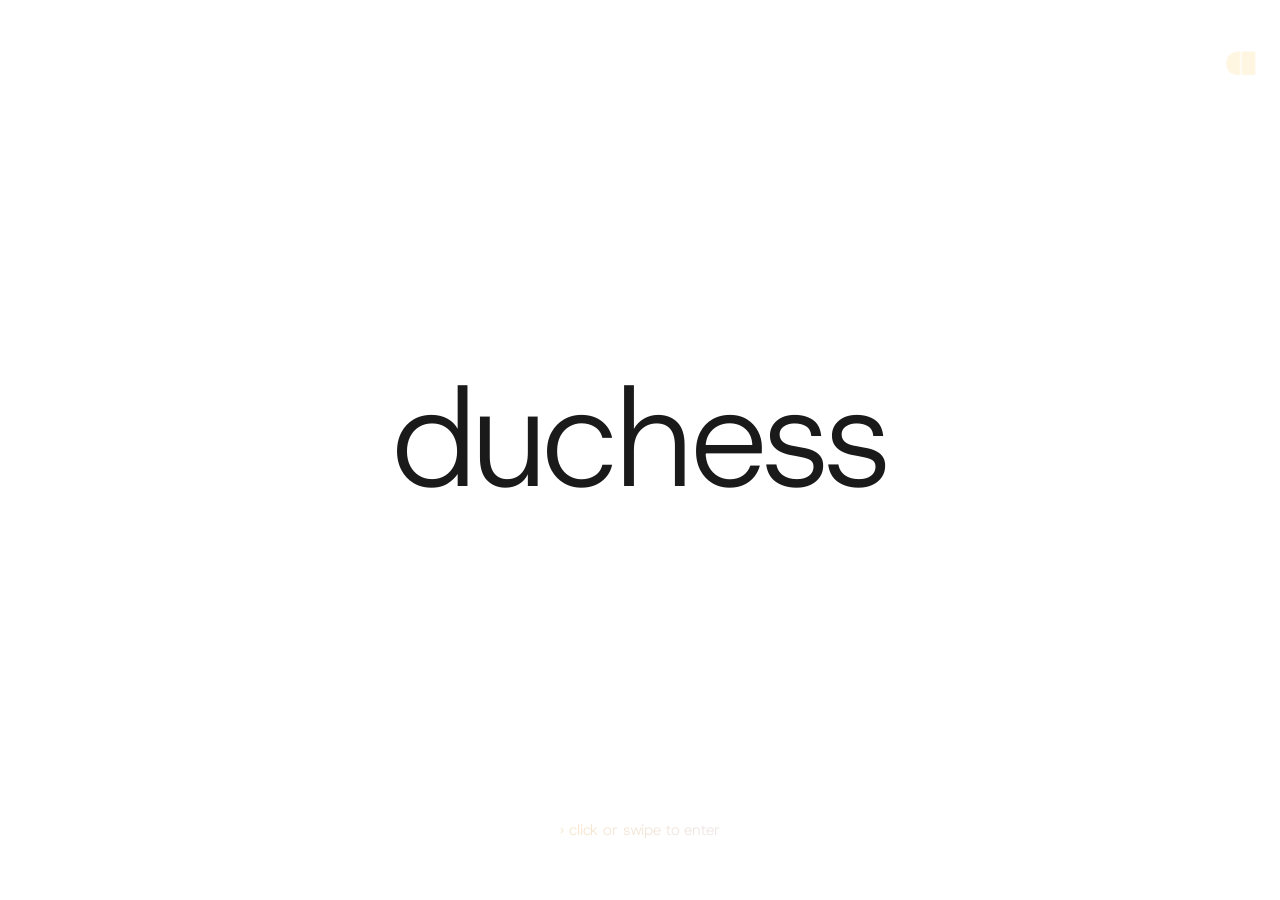
==== index.html @ aab2c95b "Update index.html" ====
<!DOCTYPE html>
<html lang="en">
<head>
  <meta charset="UTF-8">
  <meta name="viewport" content="width=device-width, initial-scale=1.0">
  <title>duchess home</title>

  <link rel="preconnect" href="https://fonts.googleapis.com">
  <link rel="preconnect" href="https://fonts.gstatic.com" crossorigin>
  <link href="https://fonts.googleapis.com/css2?family=Host+Grotesk:ital,wght@0,300..800;1,300..800&display=swap" rel="stylesheet">

  <style>
    :root {
      --text-grey: #fff6e2;
      --bg-void: #000000;
    }

    * { 
      margin: 0; 
      padding: 0; 
      box-sizing: border-box; 
      font-family: 'Host Grotesk', -apple-system, BlinkMacSystemFont, sans-serif;
    } 
    
    body { 
      background-color: var(--bg-void); 
      color: #fff6e2; 
      font-family: 'Host Grotesk', -apple-system, BlinkMacSystemFont, sans-serif; 
      overflow-x: hidden;
      min-height: 100vh;
      cursor: url("data:image/svg+xml,%3Csvg xmlns='http://www.w3.org/2000/svg' width='12' height='12' viewBox='0 0 12 12'%3E%3Crect width='12' height='12' fill='%23fff6e2'/%3E%3C/svg%3E") 6 6, auto;
    }

    button {
      font-family: 'Host Grotesk', sans-serif;
    }

    /* Fullscreen Apple Splash Overlay & Center Hero Stack */
    #ios-splash {
      position: fixed;
      top: 0;
      left: 0;
      width: 100vw;
      height: 100vh;
      background-color: #ffffff;
      z-index: 9999;
      display: flex;
      flex-direction: column;
      justify-content: center;
      align-items: center;
      transition: background-color 1.2s cubic-bezier(0.16, 1, 0.3, 1);
      cursor: pointer;
      user-select: none;
      -webkit-user-select: none;
    }

    /* Dismissed State: Background fades to transparent, enabling click-throughs */
    #ios-splash.dismissed {
      background-color: transparent;
      pointer-events: none;
    }

    .hero-center-stack {
      display: flex;
      flex-direction: column;
      align-items: center;
      justify-content: center;
      gap: 12px;
      text-align: center;
      padding: 0 1rem;
    }

    /* Splash Cycling Greeting Headline */
    #splash-greeting {
      font-family: 'Host Grotesk', sans-serif;
      font-size: 8.75rem;
      font-weight: 300;
      font-variation-settings: 'wght' 200;
      color: #1a1a1a;
      letter-spacing: -0.03em;
      transition: color 1.2s cubic-bezier(0.16, 1, 0.3, 1), opacity 0.6s ease-in-out;
      opacity: 1;
      line-height: 1;
    }

    #splash-greeting.fade-out {
      opacity: 0;
    }

    /* Integrated Minimal Metadata Row */
    #hero-clock-meta {
      display: flex;
      align-items: center;
      justify-content: center;
      gap: 10px;
      font-family: 'Host Grotesk', sans-serif;
      font-size: 0.7rem;
      font-weight: 300;
      font-variation-settings: 'wght' 200;
      letter-spacing: 0.08em;
      text-transform: uppercase;
      color: #ffffff;
      transition: color 1.2s cubic-bezier(0.16, 1, 0.3, 1);
    }

    .meta-divider {
      opacity: 0.5;
      font-size: 0.65rem;
    }

#ios-splash.dismissed .splash-slide-text {
  opacity: 0;
  visibility: hidden;
  display: none;
  animation: none;
}

    #ios-splash.dismissed #hero-clock-meta {
      color: rgba(255, 255, 255, 0.85);
    }

.splash-slide-text {
  position: absolute;
  /* Dynamically offsets prompt above mobile browser address bars */
  bottom: max(60px, calc(5vh + env(safe-area-inset-bottom))); 
  
  font-family: 'Host Grotesk', sans-serif;
  font-size: 0.95rem;
  font-weight: 400;
  font-variation-settings: 'wght' 300;
  letter-spacing: -0.01em;
  z-index: 10002;
  text-align: center;
  width: 100%;
  padding: 0 1rem;
  pointer-events: none;
  transition: opacity 0.6s ease, visibility 0.6s ease;
  
  /* Subtle Pale Rainbow Gradient Text */
  background: linear-gradient(
    90deg, 
    #ffc0cb, 
    #ffe4b5, 
    #e6e6fa, 
    #b2fba5, 
    #87cefa, 
    #dda0dd, 
    #ffc0cb
  );
  background-size: 200% auto;
  -webkit-background-clip: text;
  -webkit-text-fill-color: transparent;
  background-clip: text;
  color: transparent;

  /* Combines rainbow gradient flow with the gentle pulse fade */
  animation: rainbowShift 8s linear infinite, splashPulse 2.5s infinite ease-in-out;
}

@keyframes rainbowShift {
  0% { background-position: 0% center; }
  100% { background-position: 200% center; }
}

    /* Left Navigation Header */
    .nav-header-bar { 
      position: absolute; 
      top: 40px; 
      left: 24px; 
      display: flex; 
      align-items: center; 
      gap: 32px; 
      z-index: 100; 
    }

    .nav-item-wrapper {
      position: relative;
      display: flex;
      align-items: center;
    }
    
    .nav-item { 
      text-decoration: none; 
      color: var(--text-grey); 
      display: flex;
      align-items: center;
      transition: opacity 0.25s ease; 
      cursor: url("data:image/svg+xml,%3Csvg xmlns='http://www.w3.org/2000/svg' width='16' height='16' viewBox='0 0 16 16'%3E%3Ctext x='0' y='14' font-family='monospace' font-size='16' fill='%23FFFFFF'%3E%3E%3C/text%3E%3C/svg%3E") 8 8, pointer;
    }
    
    .nav-item img {
      height: 38px;
      width: auto;
      display: block;
    }

    .nav-item.active { 
      pointer-events: none; 
    }

    /* Top Right About Nav - Elevated above splash overlay */
    .about-top-right {
      position: absolute;
      top: 40px;
      right: 24px;
      z-index: 10000;
      display: flex;
      align-items: center;
    }

    .about-btn {
      background: none;
      border: none;
      cursor: url("data:image/svg+xml,%3Csvg xmlns='http://www.w3.org/2000/svg' width='16' height='16' viewBox='0 0 16 16'%3E%3Ctext x='0' y='14' font-family='monospace' font-size='16' fill='%23FFFFFF'%3E%3E%3C/text%3E%3C/svg%3E") 8 8, pointer;
      display: flex;
      align-items: center;
    }

    .about-btn img {
      height: 50px;
      width: auto;
      display: block;
    }

    /* Cream Translucent Window - Highest priority z-index */
    .about-popup-window {
      position: absolute;
      top: 50px;
      right: 0;
      width: 360px;
      max-height: 80vh;
      background: rgba(20, 20, 20, 0.75); /* Darker backdrop blur for high-contrast mobile readability */
      border: 1px solid rgba(255, 246, 226, 0.35);
      color: #fff6e2;
      padding: 22px;
      border-radius: 14px;
      backdrop-filter: blur(28px);
      -webkit-backdrop-filter: blur(28px);
      box-shadow: 0 20px 50px rgba(0, 0, 0, 0.85);
      opacity: 0;
      pointer-events: none;
      transform: scale(0.95);
      transform-origin: top right;
      transition: opacity 0.25s cubic-bezier(0.16, 1, 0.3, 1), transform 0.25s cubic-bezier(0.16, 1, 0.3, 1);
      z-index: 10001;
      overflow-y: auto;
      font-family: 'Host Grotesk', sans-serif;
    }

    .about-popup-window.is-open {
      opacity: 1;
      pointer-events: auto;
      transform: scale(1);
    }

    .about-window-header {
      display: flex;
      justify-content: space-between;
      align-items: center;
      margin-bottom: 16px;
    }

    .about-window-title {
      font-size: 22px;
      font-weight: 700;
      letter-spacing: -0.02em;
      color: #fff6e2;
      font-family: 'Host Grotesk', sans-serif;
    }

    .about-close-btn {
      background: none;
      border: none;
      color: #fff6e2;
      font-size: 20px;
      line-height: 1;
      cursor: pointer;
      opacity: 0.6;
      transition: opacity 0.2s;
      font-family: 'Host Grotesk', sans-serif;
    }

    .about-close-btn:hover {
      opacity: 1;
    }

    .about-intro-text {
      font-size: 13px;
      line-height: 1.45;
      font-weight: 400;
      margin-bottom: 20px;
      color: rgba(255, 246, 226, 0.85);
      font-family: 'Host Grotesk', sans-serif;
    }

    .about-services-heading {
      font-size: 11px;
      font-weight: 700;
      text-transform: uppercase;
      letter-spacing: 0.08em;
      margin-bottom: 12px;
      color: rgba(255, 246, 226, 0.5);
      font-family: 'Host Grotesk', sans-serif;
    }

    .about-services-grid {
      display: grid;
      grid-template-columns: 1fr 1fr;
      gap: 6px 12px;
      font-size: 13px;
      font-weight: 400;
      color: rgba(255, 246, 226, 0.85);
      font-family: 'Host Grotesk', sans-serif;
    }

    /* Large Floating Scattered Hover Screens */
    .apple-popover {
      position: fixed;
      width: 280px;
      padding: 18px 22px;
      border-radius: 14px;
      backdrop-filter: blur(24px);
      -webkit-backdrop-filter: blur(24px);
      box-shadow: 0 20px 50px rgba(0, 0, 0, 0.7);
      opacity: 0;
      pointer-events: none;
      transition: opacity 0.25s cubic-bezier(0.16, 1, 0.3, 1), transform 0.25s cubic-bezier(0.16, 1, 0.3, 1);
      z-index: 200;
      display: flex;
      flex-direction: column;
      gap: 6px;
      transform: scale(0.94);
      font-family: 'Host Grotesk', sans-serif;
    }

    .nav-item-wrapper:hover .apple-popover {
      opacity: 1;
      transform: scale(1);
    }

    .popover-title {
      font-size: 22px;
      font-weight: 700;
      letter-spacing: -0.02em;
      font-family: 'Host Grotesk', sans-serif;
    }

    .popover-desc {
      font-size: 13px;
      line-height: 1.4;
      font-weight: 400;
      color: rgba(255, 246, 226, 0.85);
      font-family: 'Host Grotesk', sans-serif;
    }

    .popover-projects { top: 22vh; left: 32vw; background: rgba(189, 204, 212, 0.14); border: 1px solid rgba(189, 204, 212, 0.35); }
    .popover-projects .popover-title { color: #bdccd4; }

    .popover-blog { top: 15vh; right: 12vw; background: rgba(255, 123, 172, 0.14); border: 1px solid rgba(255, 123, 172, 0.35); }
    .popover-blog .popover-title { color: #ff7bac; }

    .popover-read { top: 42vh; left: 18vw; background: rgba(235, 31, 37, 0.14); border: 1px solid rgba(235, 31, 37, 0.35); }
    .popover-read .popover-title { color: #eb1f25; }

    .popover-radio { top: 32vh; right: 22vw; background: rgba(63, 169, 245, 0.14); border: 1px solid rgba(63, 169, 245, 0.35); }
    .popover-radio .popover-title { color: #3fa9f5; }

    .popover-contact { top: 52vh; right: 10vw; background: rgba(255, 147, 30, 0.14); border: 1px solid rgba(255, 147, 30, 0.35); }
    .popover-contact .popover-title { color: #ff931e; }

    /* Layout Alignment */
    .left-editorial-column { 
      position: absolute; 
      left: 24px; 
      top: 25vh; 
      width: calc(100vw - 48px); 
      height: 65vh; 
      display: flex; 
      flex-direction: column; 
      justify-content: flex-end; 
      pointer-events: none;
    }

    .bottom-dock-alignment-row { 
      display: flex; 
      justify-content: flex-start; 
      align-items: flex-end; 
      width: 100%; 
      padding-bottom: 20px; 
      position: relative;
    }

    /* Draggable Music Widget */
    .embed-1-3-music {
      display: flex;
      flex-direction: column;
      gap: 12px;
      cursor: grab;
      user-select: none;
      touch-action: none;
      z-index: 10;
      will-change: transform;
      font-family: 'Host Grotesk', sans-serif;
      pointer-events: auto;
    }

    .embed-1-3-music:active {
      cursor: grabbing;
    }

    #album-art { 
      width: 150px; 
      height: 150px; 
      display: none; 
      object-fit: cover; 
      border-radius: 12px;
      box-shadow: 0 10px 30px rgba(0,0,0,0.5); 
      pointer-events: none;
    }

    .music-metadata {
      font-family: 'Host Grotesk', sans-serif;
      color: var(--text-grey);
      display: flex;
      flex-direction: column;
      gap: 3px;
      max-width: 260px;
      pointer-events: none;
    }

    .music-status {
      font-size: 11px;
      font-weight: 600;
      letter-spacing: 0.08em;
      text-transform: uppercase;
      opacity: 0.45;
      font-family: 'Host Grotesk', sans-serif;
    }

    .music-track {
      font-size: 14px;
      font-weight: 600;
      letter-spacing: -0.01em;
      line-height: 1.25;
      color: var(--text-grey);
      font-family: 'Host Grotesk', sans-serif;
    }

    .music-artist {
      font-size: 13px;
      font-weight: 400;
      opacity: 0.65;
      letter-spacing: -0.01em;
      font-family: 'Host Grotesk', sans-serif;
    }

    /* Mobile Responsiveness */
    @media (max-width: 768px) {
      .nav-header-bar {
        top: 25px;
        left: 16px;
        gap: 16px;
      }
      .nav-item img { height: 28px; }
      .apple-popover { display: none; }

      #splash-greeting {
        font-size: 3.9rem;
      }

      #hero-clock-meta {
        font-size: 0.62rem;
        gap: 6px;
      }

      /* Pin About button & modal to bottom right on mobile with top z-index layer */
      .about-top-right {
        position: fixed;
        top: auto;
        bottom: 25px;
        right: 16px;
        z-index: 10000;
      }

      .about-btn img { 
        height: 34px; 
      }

      .about-popup-window {
        position: absolute;
        top: auto;
        bottom: 50px;
        right: 0;
        width: calc(100vw - 32px);
        max-width: 320px;
        max-height: 60vh;
        transform-origin: bottom right;
        z-index: 10001;
      }

      .left-editorial-column {
        left: 16px;
        width: calc(100% - 32px);
        top: 14vh;
        height: auto;
        position: relative;
      }

      .bottom-dock-alignment-row {
        padding-bottom: 90px;
      }
    }
  </style>
</head>
<body>

  <!-- Persistent Cycling Headline & Stacked Location/Time Metadata -->
  <div id="ios-splash">
    <div class="hero-center-stack">
      <div id="splash-greeting">duchess</div>
      <div id="hero-clock-meta">
        <span>TORONTO, ON</span>
        <span class="meta-divider">•</span>
        <span id="live-time"></span>
        <span class="meta-divider">•</span>
        <span id="live-date"></span>
      </div>
    </div>
    <div class="splash-slide-text">› click or swipe to enter</div>
  </div>

  <header class="nav-header-bar">
    <div class="nav-item-wrapper">
      <a href="index.html" class="nav-item active"><img src="info2.png" alt="info"></a>
    </div>

    <div class="nav-item-wrapper">
      <a href="projects.html" class="nav-item"><img src="projects.png" alt="projects"></a>
      <div class="apple-popover popover-projects">
        <h2 class="popover-title">projects</h2>
        <p class="popover-desc">Design work, client projects, and digital archives.</p>
      </div>
    </div>

    <div class="nav-item-wrapper">
      <a href="blog.html" class="nav-item"><img src="blog.png" alt="blog"></a>
      <div class="apple-popover popover-blog">
        <h2 class="popover-title">blog</h2>
        <p class="popover-desc">Process shots, mood board, and e-journal.</p>
      </div>
    </div>

    <div class="nav-item-wrapper">
      <a href="read.html" class="nav-item"><img src="read2.png" alt="read"></a>
      <div class="apple-popover popover-read">
        <h2 class="popover-title">articles</h2>
        <p class="popover-desc">Essays, Op-Eds, adn cultural analysis.</p>
      </div>
    </div>

    <div class="nav-item-wrapper">
      <a href="radio.html" class="nav-item"><img src="radio2.png" alt="radio"></a>
      <div class="apple-popover popover-radio">
        <h2 class="popover-title">radio</h2>
        <p class="popover-desc">Live audio stream, mixes, and radio shows.</p>
      </div>
    </div>

    <div class="nav-item-wrapper">
      <a href="contact.html" class="nav-item"><img src="contact.png" alt="contact"></a>
      <div class="apple-popover popover-contact">
        <h2 class="popover-title">contact</h2>
        <p class="popover-desc">Connect with us for new business, inquires, or just 2 say hi.</p>
      </div>
    </div>
  </header>

  <div class="about-top-right">
    <button class="about-btn" id="about-toggle" aria-label="About Duchess">
      <img src="about.png" alt="about">
    </button>
    <div class="about-popup-window" id="about-window">
      <div class="about-window-header">
        <h2 class="about-window-title">about</h2>
        <button class="about-close-btn" id="about-close" aria-label="Close about window">✕</button>
      </div>
      <p class="about-intro-text">Duchess is an independent, multidisciplinary creative communications company and production house operating as a design studio.</p>
      <h3 class="about-services-heading">At your service for:</h3>
      <div class="about-services-grid">
        <span>Advertising</span>
        <span>Art Direction</span>
        <span>Branding</span>
        <span>Brand Strategy</span>
        <span>Consultancy</span>
        <span>Copywriting</span>
        <span>Concepts</span>
        <span>Commercials</span>
        <span>Design</span>
        <span>Exhibition</span>
        <span>Film & Video</span>
        <span>Identity</span>
        <span>Illustration</span>
        <span>Installation</span>
        <span>Packaging</span>
        <span>Photography</span>
        <span>Print / OOH</span>
        <span>Strategy</span>
        <span>Website Design</span>
        <span>Merchandising</span>
      </div>
    </div>
  </div>

  <div class="left-editorial-column">
    <div class="bottom-dock-alignment-row">
      <div class="embed-1-3-music" id="draggable-music">
        <img id="album-art" src="" alt="Album Art" />
        <div class="music-metadata">
          <span class="music-status" id="music-status">BROADCAST</span>
          <span class="music-track" id="music-track">LOADING...</span>
          <span class="music-artist" id="music-artist"></span>
        </div>
      </div>
    </div>
  </div>

  <script>
    document.addEventListener("DOMContentLoaded", () => {
      const splashOverlay = document.getElementById('ios-splash');
      const splashGreetingEl = document.getElementById('splash-greeting');

      if (!splashOverlay || !splashGreetingEl) return;

      const splashLanguages = [
        "duchess",
        "iako'tiiá:ner",
        "دوقة",
        "公爵夫人",
        "डचेस",
        "duquesa",
        "ഡച്ചസ്",
        "공작부인",
        "duchesse",
        "герцогиня",
        "dukesa",
        "duchesi",
        "Nữ công tước"
      ];

      let splashIndex = 0;

      setInterval(() => {
        splashGreetingEl.classList.add('fade-out');

        setTimeout(() => {
          splashIndex = (splashIndex + 1) % splashLanguages.length;
          splashGreetingEl.textContent = splashLanguages[splashIndex];
          splashGreetingEl.classList.remove('fade-out');
        }, 600);
      }, 2800);

      if (localStorage.getItem('hasSeenDuchessSplash') === 'true') {
        splashOverlay.classList.add('dismissed');
      } else {
        const dismissSplash = () => {
          if (splashOverlay.classList.contains('dismissed')) return;
          splashOverlay.classList.add('dismissed');
          localStorage.setItem('hasSeenDuchessSplash', 'true');
        };

        splashOverlay.addEventListener('click', dismissSplash);

        let touchStartX = 0, touchStartY = 0;
        splashOverlay.addEventListener('touchstart', e => {
          touchStartX = e.changedTouches[0].screenX;
          touchStartY = e.changedTouches[0].screenY;
        }, { passive: true });

        splashOverlay.addEventListener('touchend', e => {
          const diffX = Math.abs(e.changedTouches[0].screenX - touchStartX);
          const diffY = Math.abs(e.changedTouches[0].screenY - touchStartY);
          if (diffX > 30 || diffY > 30) {
            dismissSplash();
          }
        }, { passive: true });
      }
    });

    const aboutToggle = document.getElementById('about-toggle');
    const aboutWindow = document.getElementById('about-window');
    const aboutClose = document.getElementById('about-close');

    if (aboutToggle && aboutWindow) {
      aboutToggle.addEventListener('click', (e) => {
        e.stopPropagation();
        aboutWindow.classList.toggle('is-open');
      });
    }

    if (aboutClose && aboutWindow) {
      aboutClose.addEventListener('click', (e) => {
        e.stopPropagation();
        aboutWindow.classList.remove('is-open');
      });
    }

    function refreshClock() {
      const now = new Date();
      const timeElem = document.getElementById('live-time');
      const dateElem = document.getElementById('live-date');

      if (timeElem) timeElem.innerText = now.toLocaleTimeString([], { hour: '2-digit', minute: '2-digit', second: '2-digit' });
      if (dateElem) dateElem.innerText = now.toLocaleDateString([], { month: 'short', day: 'numeric', year: 'numeric' }).toUpperCase();
    }
    setInterval(refreshClock, 1000);
    refreshClock();

    async function streamMusicData() {
      const apiKey = '3d6237a6791e154201820a0cf2f60f61';
      const username = 'khizerthewzrd';
      const url = `https://ws.audioscrobbler.com/2.0/?method=user.getrecenttracks&user=${username}&api_key=${apiKey}&format=json&limit=1&_ts=${Date.now()}`;

      try {
        const res = await fetch(url);
        const data = await res.json();
        
        if (data.recenttracks && data.recenttracks.track && data.recenttracks.track.length > 0) {
          const track = Array.isArray(data.recenttracks.track) ? data.recenttracks.track[0] : data.recenttracks.track;
          const isNowPlaying = track['@attr'] && track['@attr'].nowplaying === 'true';
          
          const statusElem = document.getElementById('music-status');
          const trackElem = document.getElementById('music-track');
          const artistElem = document.getElementById('music-artist');
          const art = document.getElementById('album-art');
          
          statusElem.innerText = isNowPlaying ? 'NOW PLAYING' : 'LAST PLAYED';
          trackElem.innerText = track.name || 'UNTITLED';
          artistElem.innerText = track.artist ? (track.artist['#text'] || track.artist.name || '') : '';

          if (track.image && track.image[3] && track.image[3]['#text']) {
            art.src = track.image[3]['#text'];
            art.style.display = 'block';
          } else {
            art.style.display = 'none';
          }
        }
      } catch (e) {
        console.error("API Error:", e);
        document.getElementById('music-status').innerText = 'STATUS';
        document.getElementById('music-track').innerText = 'API OFFLINE';
        document.getElementById('music-artist').innerText = '';
      }
    }
    
    streamMusicData();
    setInterval(streamMusicData, 30000);

    const dragItem = document.getElementById("draggable-music");
    let active = false;
    let currentX = 0, currentY = 0, initialX = 0, initialY = 0;
    let xOffset = 0, yOffset = 0;

    dragItem.addEventListener("pointerdown", dragStart);
    document.addEventListener("pointermove", drag);
    document.addEventListener("pointerup", dragEnd);

    function dragStart(e) {
      initialX = e.clientX - xOffset;
      initialY = e.clientY - yOffset;
      if (e.target === dragItem || dragItem.contains(e.target)) {
        active = true;
      }
    }

    function drag(e) {
      if (active) {
        e.preventDefault();
        currentX = e.clientX - initialX;
        currentY = e.clientY - initialY;
        xOffset = currentX;
        yOffset = currentY;
        dragItem.style.transform = `translate3d(${currentX}px, ${currentY}px, 0)`;
      }
    }

    function dragEnd() {
      initialX = currentX;
      initialY = currentY;
      active = false;
    }
  </script>
</body>
</html>
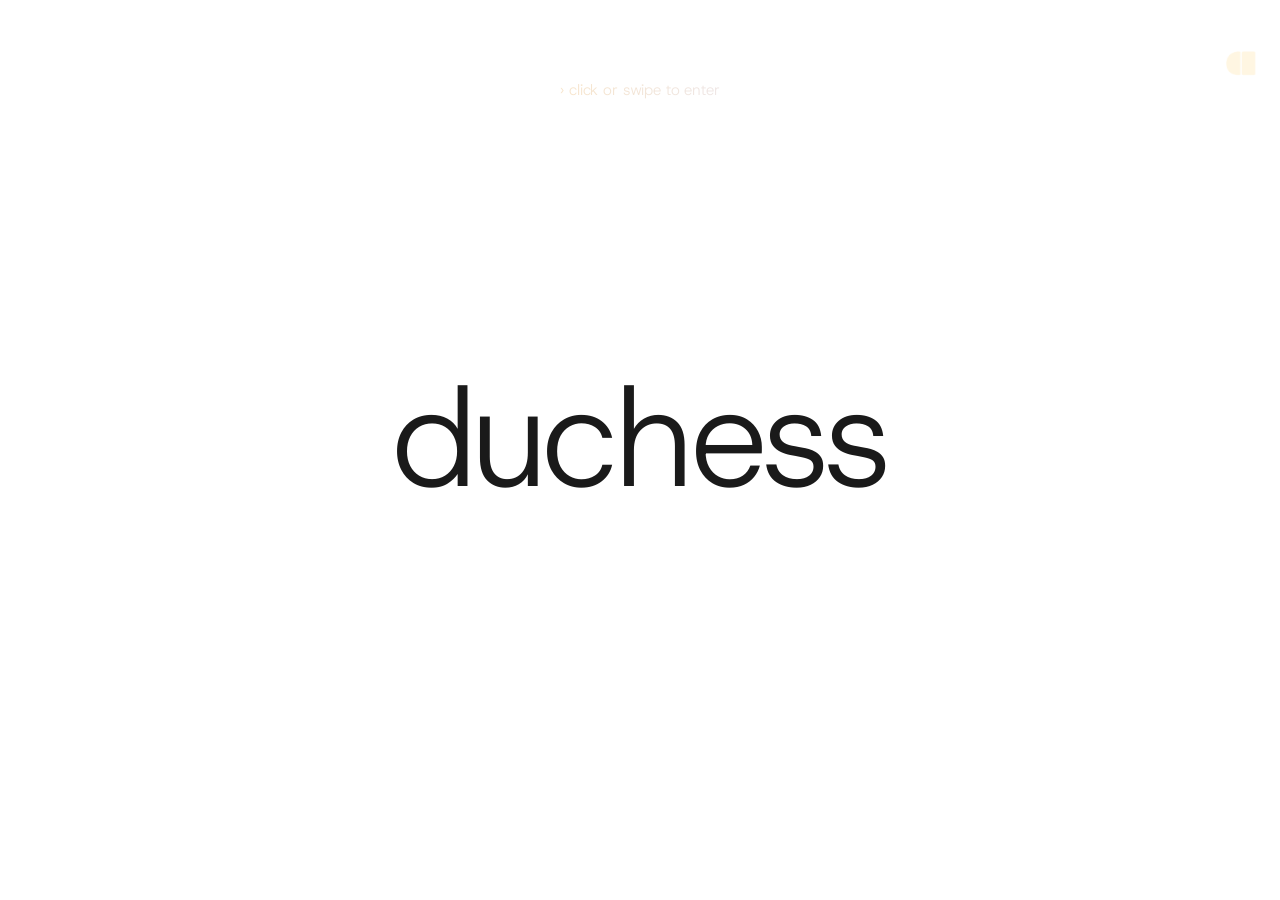
==== commit c0dbad4d: "Update index.html" ====
--- a/index.html
+++ b/index.html
@@ -122,7 +122,7 @@
 .splash-slide-text {
   position: absolute;
   /* Dynamically offsets prompt above mobile browser address bars */
-  bottom: max(60px, calc(5vh + env(safe-area-inset-bottom))); 
+  bottom: max(800px, calc(5vh + env(safe-area-inset-bottom))); 
   
   font-family: 'Host Grotesk', sans-serif;
   font-size: 0.95rem;
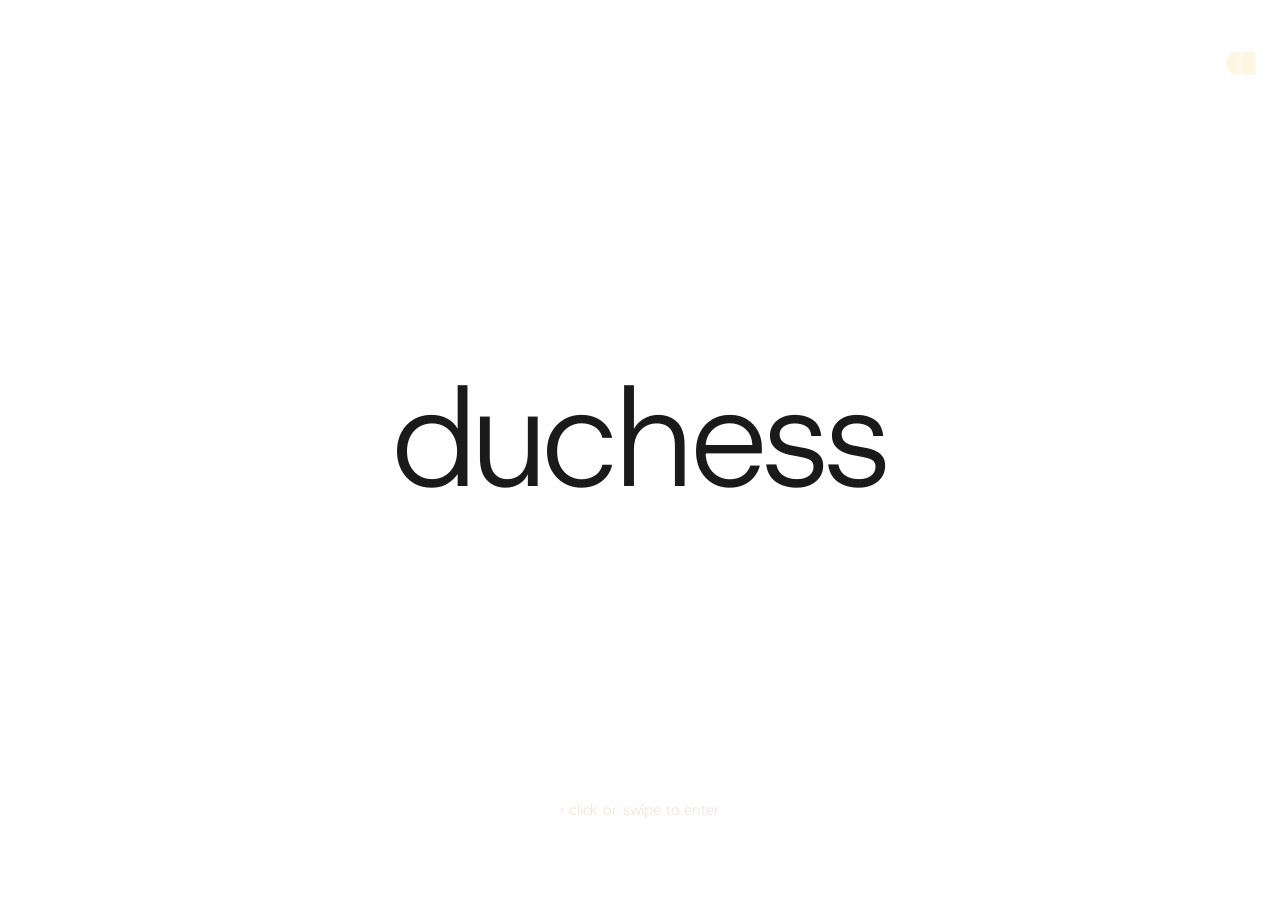
==== commit 01114196: "Update index.html" ====
--- a/index.html
+++ b/index.html
@@ -122,7 +122,7 @@
 .splash-slide-text {
   position: absolute;
   /* Dynamically offsets prompt above mobile browser address bars */
-  bottom: max(800px, calc(5vh + env(safe-area-inset-bottom))); 
+  bottom: max(80px, calc(5vh + env(safe-area-inset-bottom))); 
   
   font-family: 'Host Grotesk', sans-serif;
   font-size: 0.95rem;
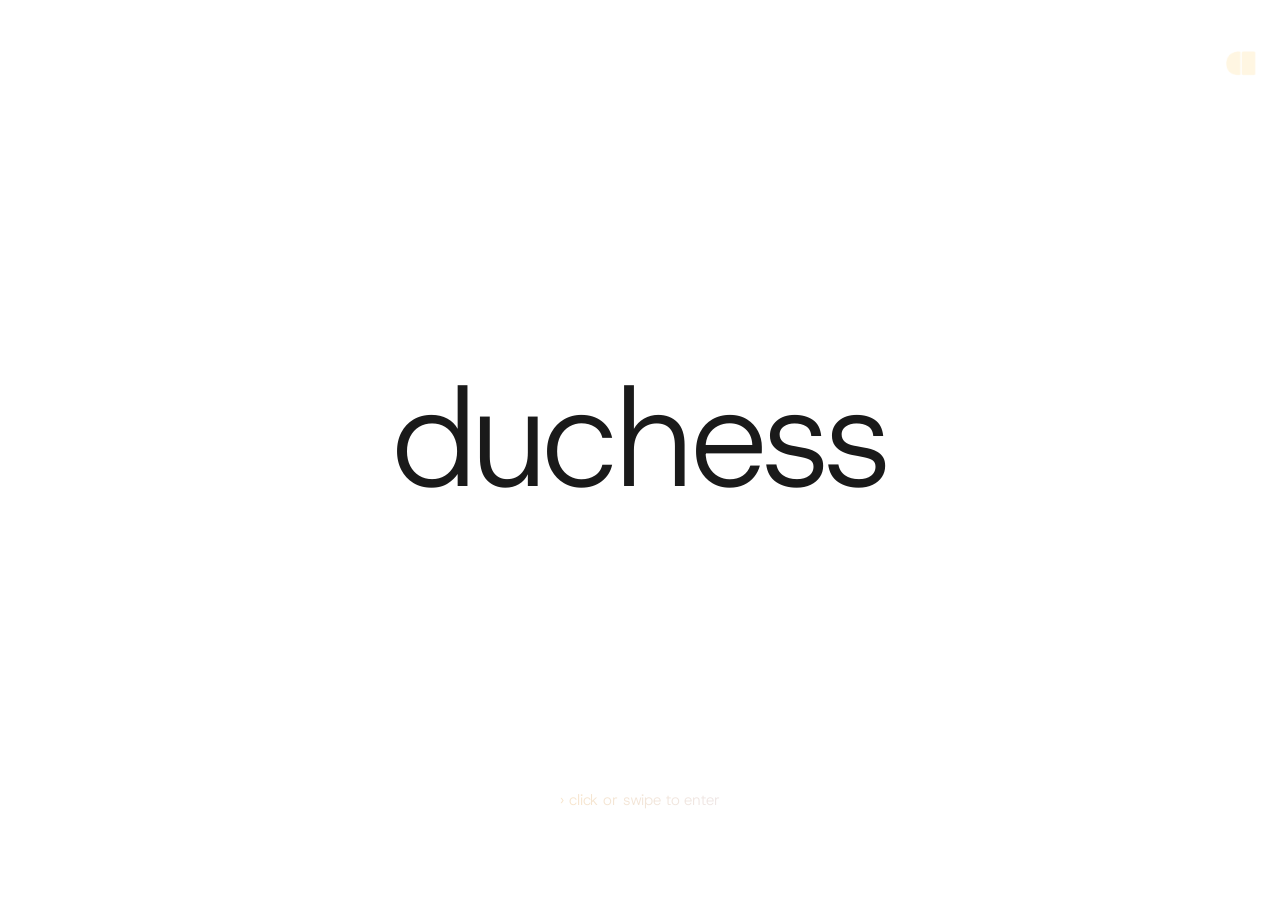
==== commit 1ac6fecc: "Update index.html" ====
--- a/index.html
+++ b/index.html
@@ -122,7 +122,7 @@
 .splash-slide-text {
   position: absolute;
   /* Dynamically offsets prompt above mobile browser address bars */
-  bottom: max(80px, calc(5vh + env(safe-area-inset-bottom))); 
+  bottom: max(90px, calc(5vh + env(safe-area-inset-bottom))); 
   
   font-family: 'Host Grotesk', sans-serif;
   font-size: 0.95rem;
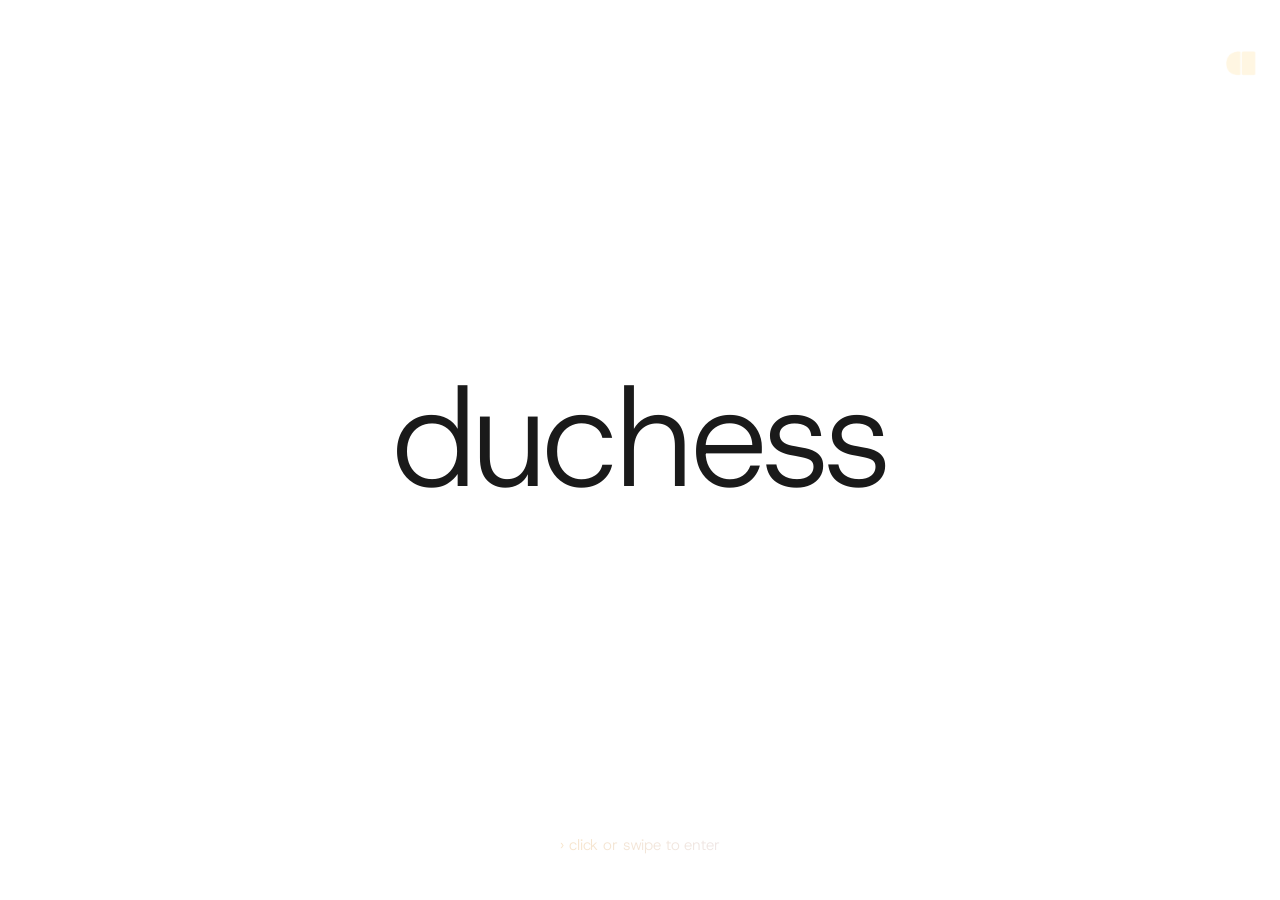
==== commit 06347b92: "Add files via upload" ====
--- a/index.html
+++ b/index.html
@@ -42,22 +42,35 @@
       left: 0;
       width: 100vw;
       height: 100vh;
+      height: 100dvh;
       background-color: #ffffff;
       z-index: 9999;
       display: flex;
       flex-direction: column;
       justify-content: center;
       align-items: center;
-      transition: background-color 1.2s cubic-bezier(0.16, 1, 0.3, 1);
+      transition: transform 0.65s cubic-bezier(0.16, 1, 0.3, 1), background-color 0.65s ease;
       cursor: pointer;
       user-select: none;
       -webkit-user-select: none;
-    }
-
-    /* Dismissed State: Background fades to transparent, enabling click-throughs */
+      transform: translateY(0);
+    }
+
+    /* Dismissed State: Desktop fade-out default */
     #ios-splash.dismissed {
       background-color: transparent;
       pointer-events: none;
+    }
+
+    #ios-splash.dismissed .splash-slide-text {
+      opacity: 0;
+      visibility: hidden;
+      display: none;
+      animation: none;
+    }
+
+    #ios-splash.dismissed #hero-clock-meta {
+      color: rgba(255, 255, 255, 0.85);
     }
 
     .hero-center-stack {
@@ -108,59 +121,52 @@
       font-size: 0.65rem;
     }
 
-#ios-splash.dismissed .splash-slide-text {
-  opacity: 0;
-  visibility: hidden;
-  display: none;
-  animation: none;
-}
-
-    #ios-splash.dismissed #hero-clock-meta {
-      color: rgba(255, 255, 255, 0.85);
-    }
-
-.splash-slide-text {
-  position: absolute;
-  /* Dynamically offsets prompt above mobile browser address bars */
-  bottom: max(90px, calc(5vh + env(safe-area-inset-bottom))); 
-  
-  font-family: 'Host Grotesk', sans-serif;
-  font-size: 0.95rem;
-  font-weight: 400;
-  font-variation-settings: 'wght' 300;
-  letter-spacing: -0.01em;
-  z-index: 10002;
-  text-align: center;
-  width: 100%;
-  padding: 0 1rem;
-  pointer-events: none;
-  transition: opacity 0.6s ease, visibility 0.6s ease;
-  
-  /* Subtle Pale Rainbow Gradient Text */
-  background: linear-gradient(
-    90deg, 
-    #ffc0cb, 
-    #ffe4b5, 
-    #e6e6fa, 
-    #b2fba5, 
-    #87cefa, 
-    #dda0dd, 
-    #ffc0cb
-  );
-  background-size: 200% auto;
-  -webkit-background-clip: text;
-  -webkit-text-fill-color: transparent;
-  background-clip: text;
-  color: transparent;
-
-  /* Combines rainbow gradient flow with the gentle pulse fade */
-  animation: rainbowShift 8s linear infinite, splashPulse 2.5s infinite ease-in-out;
-}
-
-@keyframes rainbowShift {
-  0% { background-position: 0% center; }
-  100% { background-position: 200% center; }
-}
+    /* Dynamic Safe Area Swipe Text & Rainbow Flow */
+    .splash-slide-text {
+      position: absolute;
+      bottom: max(40px, calc(5vh + env(safe-area-inset-bottom))); 
+      
+      font-family: 'Host Grotesk', sans-serif;
+      font-size: 0.95rem;
+      font-weight: 400;
+      font-variation-settings: 'wght' 300;
+      letter-spacing: -0.01em;
+      z-index: 10002;
+      text-align: center;
+      width: 100%;
+      padding: 0 1rem;
+      pointer-events: none;
+      transition: opacity 0.6s ease, visibility 0.6s ease;
+      
+      /* Subtle Pale Rainbow Gradient */
+      background: linear-gradient(
+        90deg, 
+        #ffc0cb, 
+        #ffe4b5, 
+        #e6e6fa, 
+        #b2fba5, 
+        #87cefa, 
+        #dda0dd, 
+        #ffc0cb
+      );
+      background-size: 200% auto;
+      -webkit-background-clip: text;
+      -webkit-text-fill-color: transparent;
+      background-clip: text;
+      color: transparent;
+
+      animation: rainbowShift 8s linear infinite, splashPulse 2.5s infinite ease-in-out;
+    }
+
+    @keyframes rainbowShift {
+      0% { background-position: 0% center; }
+      100% { background-position: 200% center; }
+    }
+
+    @keyframes splashPulse {
+      0%, 100% { opacity: 0.35; }
+      50% { opacity: 1; }
+    }
 
     /* Left Navigation Header */
     .nav-header-bar { 
@@ -229,7 +235,7 @@
       right: 0;
       width: 360px;
       max-height: 80vh;
-      background: rgba(20, 20, 20, 0.75); /* Darker backdrop blur for high-contrast mobile readability */
+      background: rgba(20, 20, 20, 0.75);
       border: 1px solid rgba(255, 246, 226, 0.35);
       color: #fff6e2;
       padding: 22px;
@@ -454,8 +460,23 @@
       font-family: 'Host Grotesk', sans-serif;
     }
 
-    /* Mobile Responsiveness */
+    /* Mobile Responsiveness & Classic iPhone 4 Slide-Up Unlock Effect */
     @media (max-width: 768px) {
+      #ios-splash.dismissed {
+        transform: translateY(-100dvh);
+        background-color: #ffffff;
+        pointer-events: none;
+      }
+
+      #ios-splash.dismissed #splash-greeting,
+      #ios-splash.dismissed #hero-clock-meta {
+        color: #1a1a1a;
+      }
+
+      .splash-slide-text {
+        bottom: max(30px, calc(4vh + env(safe-area-inset-bottom)));
+      }
+
       .nav-header-bar {
         top: 25px;
         left: 16px;
@@ -790,4 +811,4 @@
     }
   </script>
 </body>
-</html>
+</html>
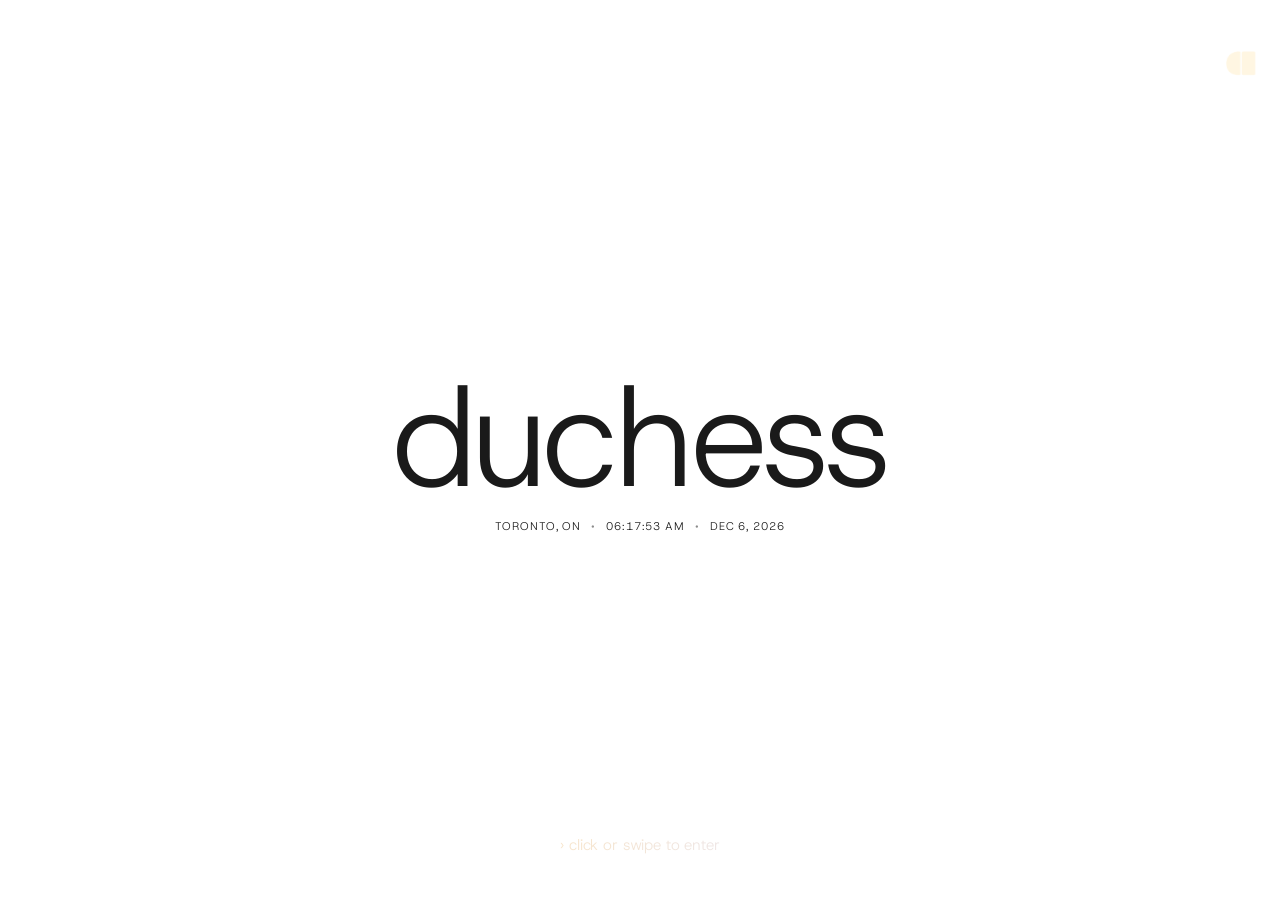
==== commit 9f5e7717: "Add files via upload" ====
--- a/index.html
+++ b/index.html
@@ -69,8 +69,12 @@
       animation: none;
     }
 
+    #ios-splash.dismissed #splash-greeting {
+      color: #fff6e2;
+    }
+
     #ios-splash.dismissed #hero-clock-meta {
-      color: rgba(255, 255, 255, 0.85);
+      color: rgba(255, 246, 226, 0.85);
     }
 
     .hero-center-stack {
@@ -112,7 +116,7 @@
       font-variation-settings: 'wght' 200;
       letter-spacing: 0.08em;
       text-transform: uppercase;
-      color: #ffffff;
+      color: #1a1a1a;
       transition: color 1.2s cubic-bezier(0.16, 1, 0.3, 1);
     }
 
@@ -462,15 +466,17 @@
 
     /* Mobile Responsiveness & Classic iPhone 4 Slide-Up Unlock Effect */
     @media (max-width: 768px) {
+      /* White shutter background slides up off-screen */
       #ios-splash.dismissed {
         transform: translateY(-100dvh);
         background-color: #ffffff;
         pointer-events: none;
       }
 
-      #ios-splash.dismissed #splash-greeting,
-      #ios-splash.dismissed #hero-clock-meta {
-        color: #1a1a1a;
+      /* Counter-translates hero stack to keep text locked in place on screen */
+      #ios-splash.dismissed .hero-center-stack {
+        transform: translateY(100dvh);
+        transition: transform 0.65s cubic-bezier(0.16, 1, 0.3, 1);
       }
 
       .splash-slide-text {
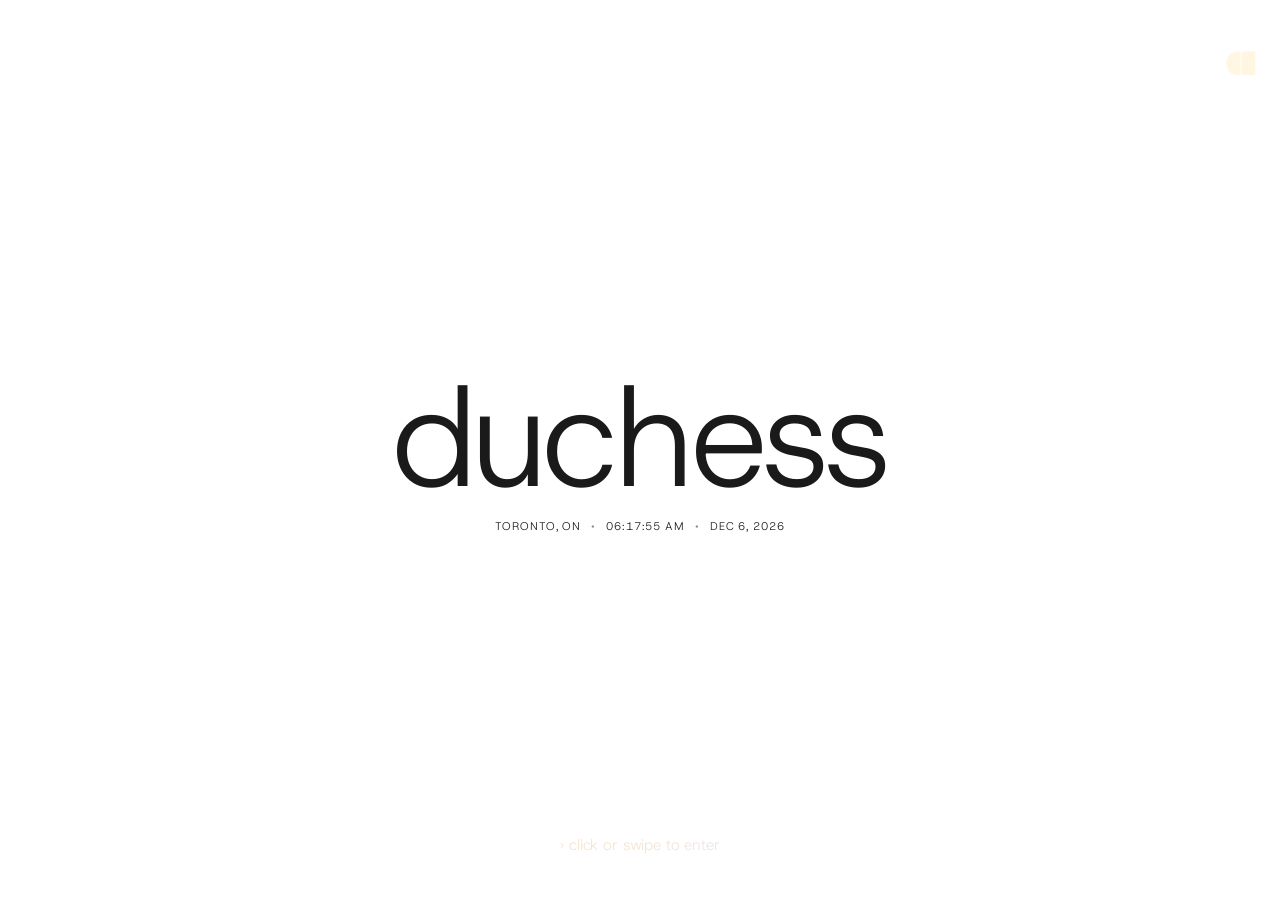
==== commit 9b2c36b7: "Add files via upload" ====
--- a/index.html
+++ b/index.html
@@ -21,12 +21,16 @@
       box-sizing: border-box; 
       font-family: 'Host Grotesk', -apple-system, BlinkMacSystemFont, sans-serif;
     } 
+
+    html, body {
+      overflow-x: hidden;
+      max-width: 100vw;
+    }
     
     body { 
       background-color: var(--bg-void); 
       color: #fff6e2; 
       font-family: 'Host Grotesk', -apple-system, BlinkMacSystemFont, sans-serif; 
-      overflow-x: hidden;
       min-height: 100vh;
       cursor: url("data:image/svg+xml,%3Csvg xmlns='http://www.w3.org/2000/svg' width='12' height='12' viewBox='0 0 12 12'%3E%3Crect width='12' height='12' fill='%23fff6e2'/%3E%3C/svg%3E") 6 6, auto;
     }
@@ -486,10 +490,17 @@
       .nav-header-bar {
         top: 25px;
         left: 16px;
-        gap: 16px;
-      }
-      .nav-item img { height: 28px; }
-      .apple-popover { display: none; }
+        gap: 12px;
+        width: calc(100vw - 32px);
+        justify-content: space-between;
+      }
+      .nav-item img { 
+        height: 24px; 
+      }
+      
+      .apple-popover { 
+        display: none !important; 
+      }
 
       #splash-greeting {
         font-size: 3.9rem;
@@ -526,15 +537,26 @@
       }
 
       .left-editorial-column {
+        position: fixed;
         left: 16px;
-        width: calc(100% - 32px);
-        top: 14vh;
+        bottom: 25px;
+        top: auto;
+        width: auto;
         height: auto;
-        position: relative;
+        z-index: 999;
       }
 
       .bottom-dock-alignment-row {
-        padding-bottom: 90px;
+        padding-bottom: 0;
+      }
+
+      .embed-1-3-music {
+        max-width: 180px;
+      }
+
+      #album-art {
+        width: 48px;
+        height: 48px;
       }
     }
   </style>
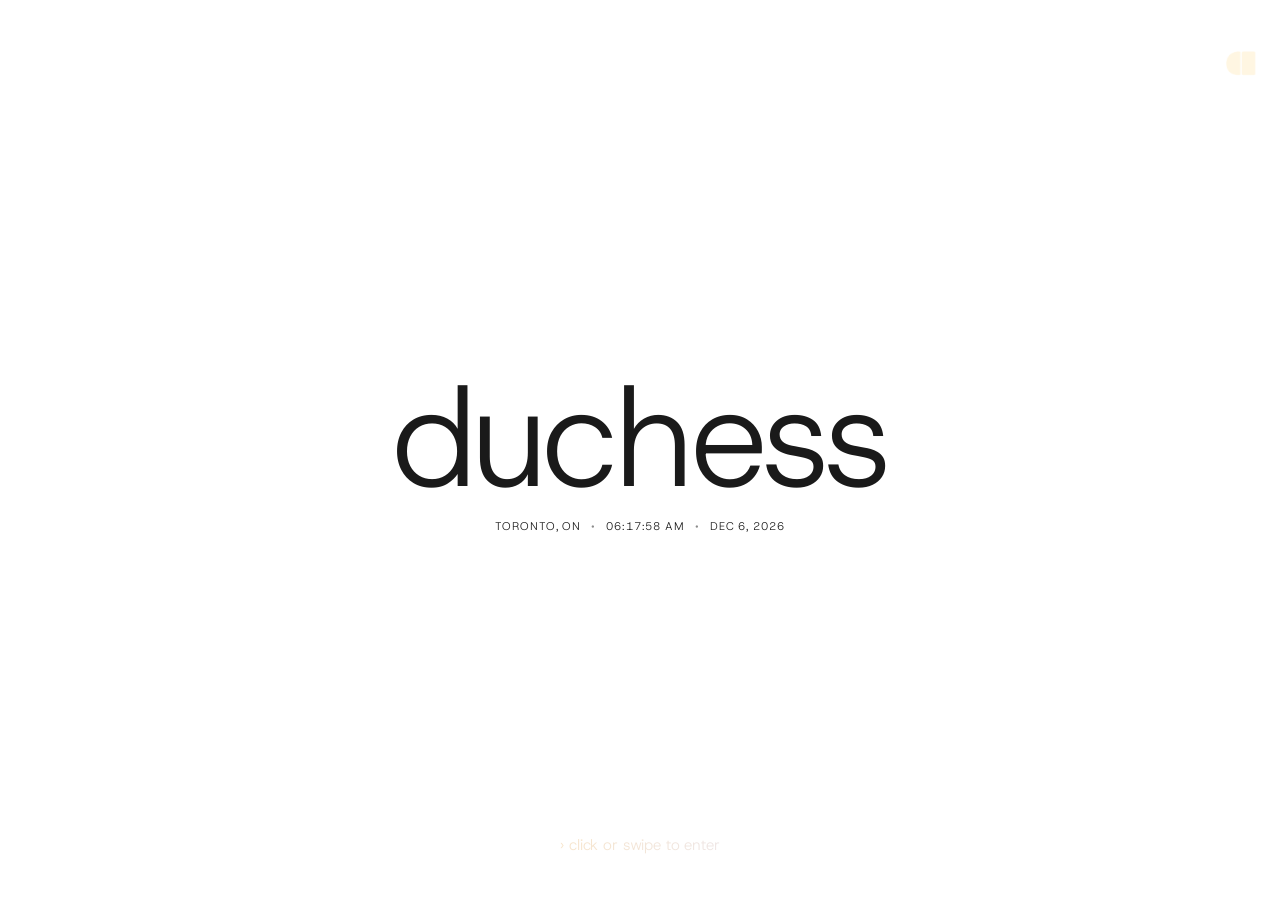
==== commit 8a61ff55: "Update index.html" ====
--- a/index.html
+++ b/index.html
@@ -202,11 +202,15 @@
       cursor: url("data:image/svg+xml,%3Csvg xmlns='http://www.w3.org/2000/svg' width='16' height='16' viewBox='0 0 16 16'%3E%3Ctext x='0' y='14' font-family='monospace' font-size='16' fill='%23FFFFFF'%3E%3E%3C/text%3E%3C/svg%3E") 8 8, pointer;
     }
     
-    .nav-item img {
-      height: 38px;
-      width: auto;
-      display: block;
-    }
+.nav-item img {
+  height: 38px;
+  width: auto;
+  display: block;
+}
+
+.nav-item[href="radio.html"] img {radio.png)
+  height: 44px;
+}
 
     .nav-item.active { 
       pointer-events: none; 
@@ -608,7 +612,7 @@
     </div>
 
     <div class="nav-item-wrapper">
-      <a href="radio.html" class="nav-item"><img src="radio2.png" alt="radio"></a>
+      <a href="radio.html" class="nav-item"><img src="radio.png" alt="radio"></a>
       <div class="apple-popover popover-radio">
         <h2 class="popover-title">radio</h2>
         <p class="popover-desc">Live audio stream, mixes, and radio shows.</p>
@@ -839,4 +843,4 @@
     }
   </script>
 </body>
-</html>+</html>
